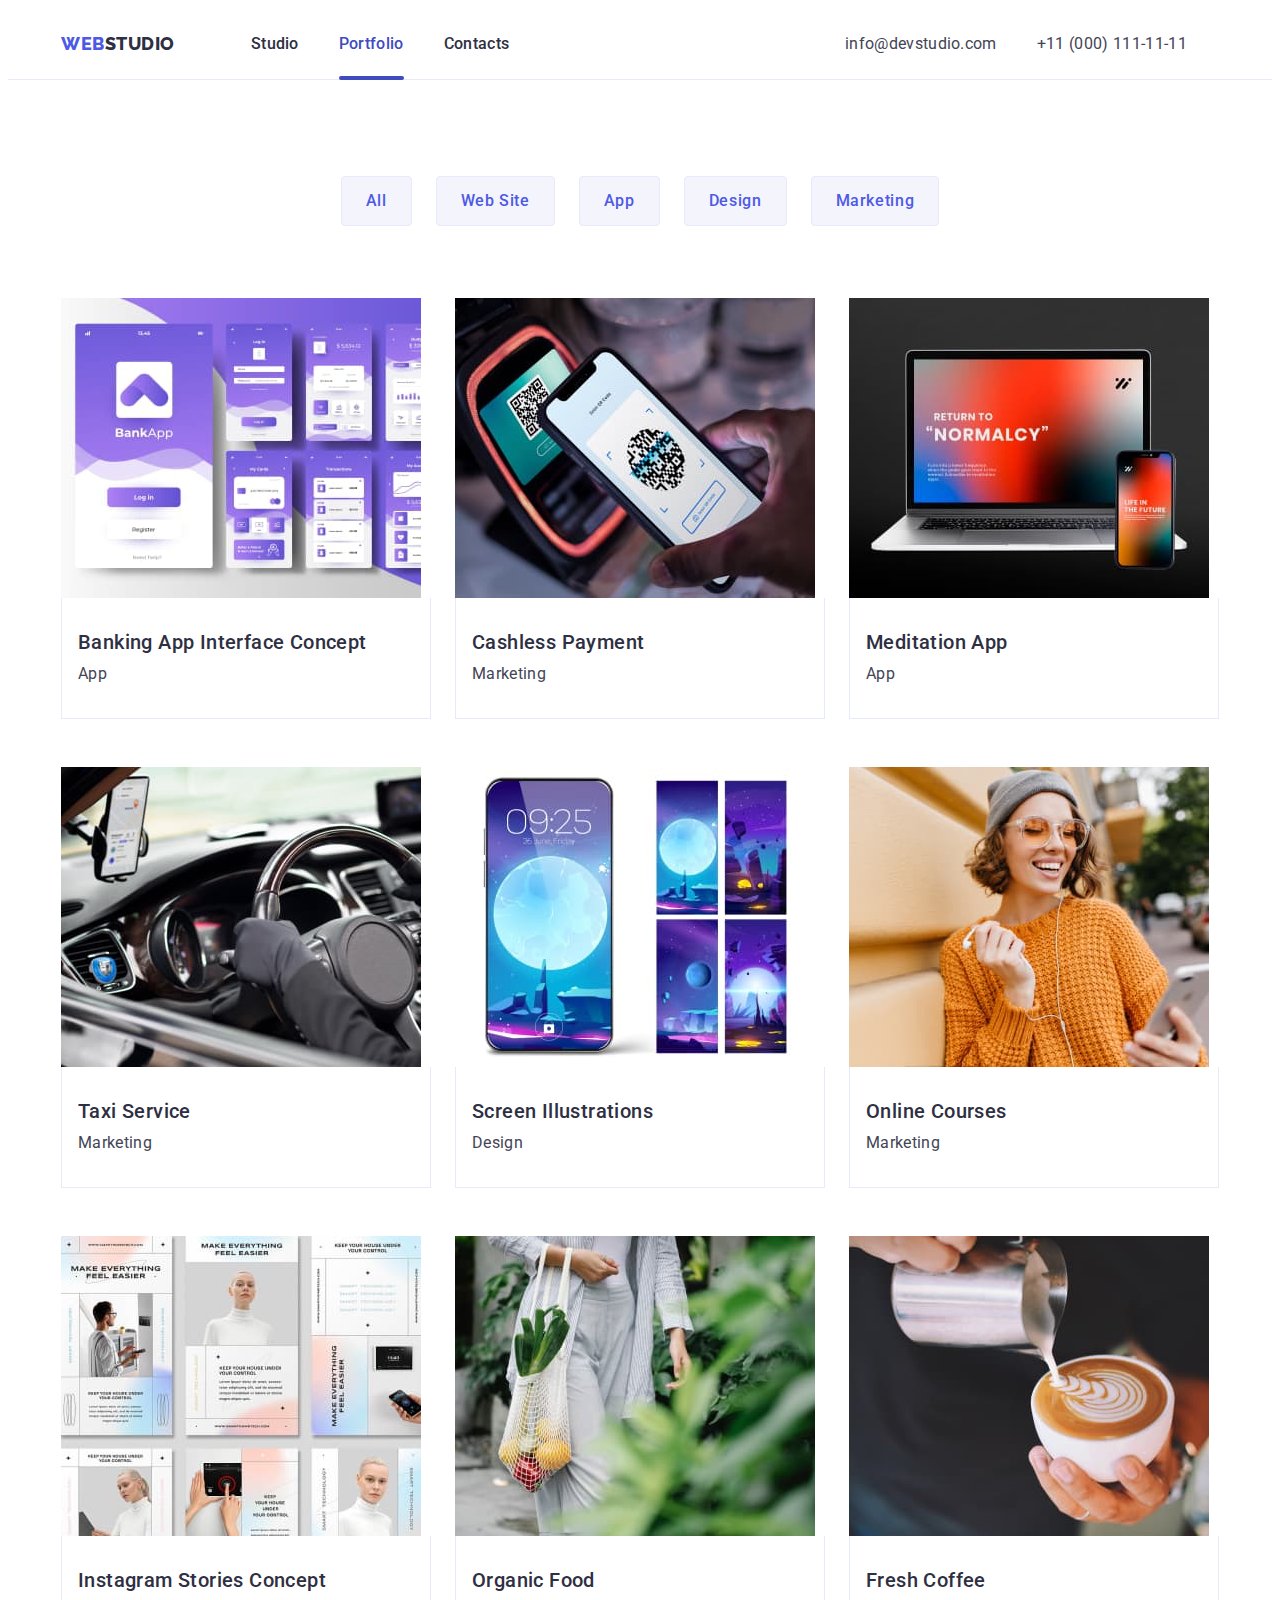
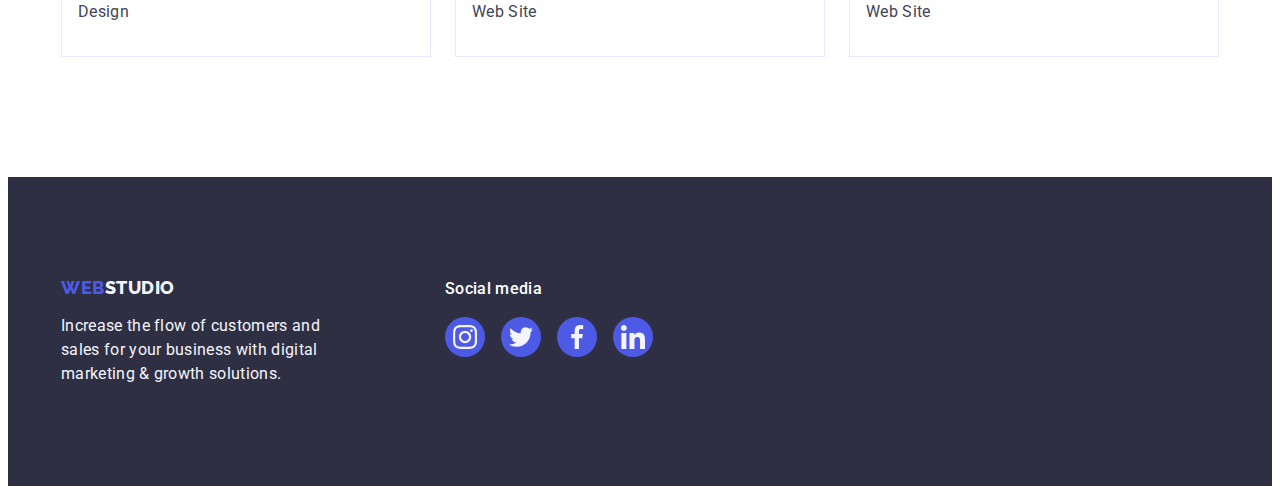
==== portfolio.html @ afae605c "Update class name for menu current page highlight" ====
<!DOCTYPE html>

<html lang="en">

<head>
  <meta charset="UTF-8">
  <meta name="viewport" content="width=device-width, initial-scale=1.0">
  <meta name="description" content="">
  <title>WEBSTUDIO - Portfolio</title>
  <link rel="preconnect" href="https://fonts.googleapis.com">
  <link rel="preconnect" href="https://fonts.gstatic.com" crossorigin>
  <link href="https://fonts.googleapis.com/css2?family=Raleway:wght@800&family=Roboto:wght@400;500;700&display=swap"
    rel="stylesheet">
  <link rel="stylesheet" href="https://cdnjs.cloudflare.com/ajax/libs/modern-normalize/2.0.0/modern-normalize.min.css"
    integrity="sha512-4xo8blKMVCiXpTaLzQSLSw3KFOVPWhm/TRtuPVc4WG6kUgjH6J03IBuG7JZPkcWMxJ5huwaBpOpnwYElP/m6wg=="
    crossorigin="anonymous" referrerpolicy="no-referrer">
  <link rel="stylesheet" href="./css/styles.css">
</head>

<body>
  <!-- HEADER -->
  <header class="page-header">
    <div class="page-header-container container">
      <nav class="page-navigation">
        <a class="logotype link" href="./index.html">
          Web<span class="logotype-right-accent">Studio</span>
        </a>
        <ul class="menu list">
          <li class="menu-item">
            <a id="it" class="menu-item-link link" href="./index.html">Studio</a>
          </li>
          <li class="menu-item">
            <a class="current menu-item-link link" href="./portfolio.html">Portfolio</a>
          </li>
          <li class="menu-item">
            <a class="menu-item-link link" href="">Contacts</a>
          </li>
        </ul>
      </nav>
      <address class="contacts">
        <ul class="contacts-list list">
          <li class="contact-item">
            <a class="contact link" href="mailto:info@devstudio.com">info@devstudio.com</a>
          </li>
          <li class="contact-item">
            <a class="contact-phone-number contact link" href="tel:+110001111111">+11&nbsp;(000)&nbsp;111-11-11</a>
          </li>
        </ul>
      </address>
    </div>
  </header>

  <!-- MAIN -->
  <main>
    <section class="portfolio">
      <div class="container">
        <h1 class="page-title visually-hidden">WebStudio - Portfolio</h1>
        <!-- FILTER SETTINGS BUTTONS -->
        <ul class="filters-list list">
          <li>
            <button class="filter-btn basic-btn" type="button">All</button>
          </li>
          <li>
            <button class="filter-btn basic-btn" type="button">Web Site</button>
          </li>
          <li>
            <button class="filter-btn basic-btn" type="button">App</button>
          </li>
          <li>
            <button class="filter-btn basic-btn" type="button">Design</button>
          </li>
          <li>
            <button class="filter-btn basic-btn" type="button">Marketing</button>
          </li>
        </ul>

        <!-- LIST OF FILTERED REFERENCE PROJECTS -->
        <ul class="projects-list list">
          <li class="project-card">
            <a class="link" href="">
              <img src="./images/portfolio/img-1.jpg" width="360" height="300"
                alt="Picture of banking application interface">
              <div class="project-card-content">
                <h2 class="project-name section-subtitle">Banking App Interface Concept</h2>
                <p class="project-category">App</p>
              </div>
            </a>
          </li>
          <li class="project-card">
            <a class="link" href="">
              <img src="./images/portfolio/img-2.jpg" width="360" height="300" alt="Picture of cashless payment">
              <div class="project-card-content">
                <h2 class="project-name section-subtitle">Cashless Payment</h2>
                <p class="project-category">Marketing</p>
              </div>
            </a>
          </li>
          <li class="project-card">
            <a class="link" href="">
              <img src="./images/portfolio/img-3.jpg" width="360" height="300"
                alt="Picture of crossplatform application">
              <div class="project-card-content">
                <h2 class="project-name section-subtitle">Meditation App</h2>
                <p class="project-category">App</p>
              </div>
            </a>
          </li>
          <li class="project-card">
            <a class="link" href="">
              <img src="./images/portfolio/img-4.jpg" width="360" height="300" alt="Picture of taxi service">
              <div class="project-card-content">
                <h2 class="project-name section-subtitle">Taxi Service</h2>
                <p class="project-category">Marketing</p>
              </div>
            </a>
          </li>
          <li class="project-card">
            <a class="link" href="">
              <img src="./images/portfolio/img-5.jpg" width="360" height="300"
                alt="Picture of screen illustrations for a mobile phone">
              <div class="project-card-content">
                <h2 class="project-name section-subtitle">Screen Illustrations</h2>
                <p class="project-category">Design</p>
              </div>
            </a>
          </li>
          <li class="project-card">
            <a class="link" href="">
              <img src="./images/portfolio/img-6.jpg" width="360" height="300"
                alt="Picture of online courses using mobile phone">
              <div class="project-card-content">
                <h2 class="project-name section-subtitle">Online Courses</h2>
                <p class="project-category">Marketing</p>
              </div>
            </a>
          </li>
          <li class="project-card">
            <a class="link" href="">
              <img src="./images/portfolio/img-7.jpg" width="360" height="300" alt="Picture of instagram stories">
              <div class="project-card-content">
                <h2 class="project-name section-subtitle">Instagram Stories Concept</h2>
                <p class="project-category">Design</p>
              </div>
            </a>
          </li>
          <li class="project-card">
            <a class="link" href="">
              <img src="./images/portfolio/img-8.jpg" width="360" height="300"
                alt="Picture of a person carrying food in a net">
              <div class="project-card-content">
                <h2 class="project-name section-subtitle">Organic Food</h2>
                <p class="project-category">Web Site</p>
              </div>
            </a>
          </li>
          <li class="project-card">
            <a class="link" href="">
              <img src="./images/portfolio/img-9.jpg" width="360" height="300" alt="Picture of coffee preparation">
              <div class="project-card-content">
                <h2 class="project-name section-subtitle">Fresh Coffee</h2>
                <p class="project-category">Web Site</p>
              </div>
            </a>
          </li>
        </ul>
      </div>
    </section>
  </main>

  <!-- FOOTER -->
  <footer class="page-footer">
    <div class="container">
      <div class="footer-logo-and-moto">
        <a class="logotype link" href="./index.html">
          Web<span class="logotype-right-accent">Studio</span>
        </a>
        <p class="footer-moto-text">Increase the flow of customers and sales for your business with digital marketing &
          growth
          solutions.</p>
      </div>
      <div class="footer-social-media">
        <h3 class="footer-social-media-title">Social media</h3>
        <ul class="social-media-contacts-list">
          <a class="social-media-link" href="" target="_blank" rel=”noopener noreferrer”>
            <svg class="social-contact-icon" width="24" height="24" aria-label="Instagram icon">
              <use href="./images/icons.svg#icon-instagram"></use>
            </svg>
          </a>
          <a class="social-media-link" href="" target="_blank" rel=”noopener noreferrer”>
            <svg class="social-contact-icon" width="24" height="24" aria-label="Twitter icon">
              <use href="./images/icons.svg#icon-twitter"></use>
            </svg>
          </a>
          <a class="social-media-link" href="" target="_blank" rel=”noopener noreferrer”>
            <svg class="social-contact-icon" width="24" height="24" aria-label="Facebook icon">
              <use href="./images/icons.svg#icon-facebook"></use>
            </svg>
          </a>
          <a class="social-media-link" href="" target="_blank" rel=”noopener noreferrer”>
            <svg class="social-contact-icon" width="24" height="24" aria-label="LinkedIn icon">
              <use href="./images/icons.svg#icon-linkedin"></use>
            </svg>
          </a>
        </ul>
      </div>
    </div>
  </footer>
</body>

</html>
---- css/styles.css ----
/*=============================================
=            VARIABLES                        =
=============================================*/

:root {
  /*----------  COLORS  ----------*/

  /* IRIS - Primary Brand - on design layout color */
  --brand-color: #4d5ae5;
  /* NAVY BLUE - Dark - on design layout color */
  --menu-item-color: #2e2f42;
  --hero-bg-color: #2e2f42;
  --title-color: #2e2f42;
  /* SLATE - Text - on design layout color */
  --primary-color-black: #434455;
  /* WHITE - White background - on design layout color */
  --secondary-color-white: #ffffff;
  /* CORNFLOWER - Accent - on design layout color */
  --primary-accent-color: #e7e9fc;
  /* CLOUD - Light - on design layout color */
  --secondary-accent-color: #f4f4fd;
  /* LIGHT SLATE - on design layout color */
  --accent-color-grey: #8e8f99;
  /* GREEN - on design layout color */
  --accent-color-green: #31d0aa;
  /* OCEAN - Pressed state - on design layout color */
  --active-element-color: #404bbf;

  /*---------  FONT STYLES  ------*/

  /* families */
  --main-text-family: "Roboto";
  --main-text-default-family: sans-serif;
  --logo-text-family: "Raleway";
  --logo-text-default-family: sans-serif;

  /* sizes */
  --page-title-text-size: 56px;
  --title-text-size: 36px;
  --subtitle-text-size: 20px;
  --logo-text-size: 18px;
  --menu-item-text-size: 16px;
  --btn-text-size: 16px;
  --body-text-size: 16px;

  /* weights */
  --logo-text-weight: 800;
  --title-text-weight: 700;
  --subtitle-text-weight: 500;
  --menu-item-text-weight: 500;
  --btn-text-weight: 500;
  --main-text-weight: 400;

  /*---  TRANSITION PROPERTIES  --*/

  --transition-dur-and-func: 250ms cubic-bezier(0.4, 0, 0.2, 1);
}

/*=============================================
=            COMMON STYLES                    =
=============================================*/

h1,
h2,
h3,
h4,
h5,
h6,
p {
  margin-top: 0;
  margin-bottom: 0;
}

ul {
  margin-top: 0;
  margin-bottom: 0;
  padding-left: 0;
}

button {
  cursor: pointer;
}

img {
  display: block;
}

body {
  font-family: var(--main-text-family), var(--main-text-default-family);
  font-size: var(--body-text-size);
  font-weight: var(--main-text-weight);
  line-height: 1.5;
  letter-spacing: 0.32px;
  color: var(--primary-color-black);
  background-color: var(--secondary-color-white);
}

.list {
  list-style-type: none;
}

.link {
  text-decoration: none;
}

/*=============================================
=            COMPONENTS                       =
=============================================*/

/*--------  CONTAINER  -------*/

.container {
  max-width: 1158px;
  padding-left: 15px;
  padding-right: 15px;
  margin-left: auto;
  margin-right: auto;
}

/*----------  LOGOTYPE  ------*/

.logotype {
  font-family: var(--logo-text-family), var(--logo-text-default-family);
  font-size: var(--logo-text-size);
  font-weight: var(--logo-text-weight);
  line-height: 1.17;
  letter-spacing: 0.54px;
  color: var(--brand-color);
  text-transform: uppercase;
}

.logotype-right-accent {
  color: var(--title-color);
}

/*----------  SECTION  -------*/

.section {
  padding-top: 120px;
  padding-bottom: 120px;
}

.section-title {
  margin-bottom: 72px;
  text-align: center;

  font-size: var(--title-text-size);
  font-weight: var(--title-text-weight);
  line-height: 1.11;
  letter-spacing: 0.72px;
  color: var(--title-color);
  text-transform: capitalize;
}

.section-subtitle {
  font-size: var(--subtitle-text-size);
  font-weight: var(--subtitle-text-weight);
  line-height: 1.2;
  letter-spacing: 0.4px;
  color: var(--title-color);
}

/*----------  BUTTON  --------*/

.basic-btn {
  border: none;
  font-family: inherit;
  font-size: var(--btn-text-size);
  font-weight: var(--btn-text-weight);
  line-height: inherit;
  letter-spacing: 0.64px;
  background-color: var(--brand-color);
  color: var(--secondary-color-white);
}

/*---  SOCIAL - MEDIA LINKS  ---*/

.social-media-contacts-list {
  display: flex;
  justify-content: space-between;
}

.social-media-link {
  display: flex;
  justify-content: center;
  align-items: center;
  width: 40px;
  height: 40px;
  border-radius: 50%;
  background-color: var(--brand-color);
  transition: background-color var(--transition-dur-and-func);
}

.social-contact-icon {
  fill: var(--secondary-accent-color);
}

/*-  VISUALLY HIDDEN PATERN  -*/

.visually-hidden {
  position: absolute;
  width: 1px;
  height: 1px;
  margin: -1px;
  border: 0;
  padding: 0;
  white-space: nowrap;
  clip-path: inset(100%);
  clip: rect(0 0 0 0);
  overflow: hidden;
}

/*=============================================
=            HEADER                           =
=============================================*/

.page-header-container {
  display: flex;
  align-items: center;
}

.page-header .link {
  padding-top: 24px;
  padding-bottom: 24px;
}

/*-----  PAGE NAVIGATION  ----*/

.page-navigation {
  display: flex;
  align-items: center;
  width: 100%;
  max-width: 784px;
}

.page-header .logotype {
  margin-right: 76px;
}

/*----------  MENU  ----------*/

.menu {
  display: flex;
  justify-content: flex-start;
}

.menu-item:not(:last-child) {
  margin-right: 40px;
}

/* 
 * Default styles for menu-item-link and its ::after pseudo class,
 * so later it is necessary to change only color and background-color
 * using CSS cascade.
 */
.menu-item-link {
  position: relative;
  display: block;
  width: max-content;
  font-size: var(--menu-item-text-size);
  font-weight: var(--menu-item-text-weight);
  color: var(--menu-item-color);
  transition: color var(--transition-dur-and-func);
}

.menu-item-link::after {
  display: block;
  position: absolute;
  bottom: 0;
  left: 0;
  margin-top: 20px;
  height: 4px;
  width: 100%;
  border-radius: 2px;
  background-color: transparent;
  content: "";
  transition: background-color var(--transition-dur-and-func);
}

/* 
 * "current" class flags which menu-item-link element 
 * to highlight as a Current Page element,
 * when menu-items is not hovered or focused
 */
.menu .current {
  color: var(--active-element-color);
  transition: color var(--transition-dur-and-func);
}

.menu .current::after {
  background-color: var(--active-element-color);
  transition: background-color var(--transition-dur-and-func);
}

/* 
 * Resets Current Page class styles 
 * when header menu is hovered 
 * (disables effects of "current" flag)
 */
.menu:hover .current {
  color: var(--menu-item-color);
}

.menu:hover .current::after {
  background-color: transparent;
}

/* 
 * Sets hover styles for menu-item-link 
 */
.menu .menu-item-link:hover,
.menu-item .menu-item-link:focus {
  color: var(--active-element-color);
}

.menu-item:hover .menu-item-link::after {
  background-color: var(--active-element-color);
}

/*----------  CONTACTS  ------*/

.contacts-list {
  display: flex;
  justify-content: flex-end;
  align-items: center;
}

.contacts {
  font-style: normal;
}

.contact-item:not(:last-child) {
  margin-right: 40px;
}

.contact {
  color: var(--primary-color-black);
  transition: color var(--transition-dur-and-func);
}

.contact:hover,
.contact:focus {
  color: var(--active-element-color);
}

.contact-phone-number {
  white-space: nowrap;
}

/*--------  HEADER LINE  -----*/

.page-header {
  box-shadow: inset 0px -1px 0px 0px var(--primary-accent-color);
}

/*=============================================
=            FOOTER                           =
=============================================*/

.page-footer {
  padding-top: 100px;
  padding-bottom: 100px;
  background-color: var(--title-color);
}

.page-footer .container {
  display: flex;
  column-gap: 120px;
  flex-wrap: wrap;
}

.page-footer .logotype {
  display: inline-block;
  margin-bottom: 16px;
}

.page-footer .logotype-right-accent {
  color: var(--secondary-accent-color);
}

.footer-moto-text {
  width: 264px;
  color: var(--secondary-accent-color);
}

.footer-social-media {
  width: 208px;
}

.footer-social-media-title {
  margin-bottom: 16px;
  font-size: 16px;
  font-weight: 500;
  line-height: 1.5;
  color: var(--secondary-color-white);
}

.page-footer .social-media-link:hover,
.page-footer .social-media-link:focus {
  background-color: var(--accent-color-green);
}

/*=============================================
=            MAIN CONTENT                     =
=============================================*/

/*----------  HERO  ----------*/

.hero {
  padding-top: 188px;
  padding-bottom: 188px;
  background-color: var(--hero-bg-color);
  background-repeat: no-repeat;
  background-image: linear-gradient(
      rgba(46, 47, 66, 0.7),
      rgba(46, 47, 66, 0.7)
    ),
    url(/images/hero/hero-bg.jpg);
  background-size: cover;
}

.hero .container {
  display: flex;
  flex-direction: column;
  align-items: center;
}

.hero .page-title {
  max-width: 496px;
  margin-bottom: 48px;

  font-size: var(--page-title-text-size);
  font-weight: var(--title-text-weight);
  line-height: 1.07;
  letter-spacing: 1.12px;
  text-align: center;
  color: var(--secondary-color-white);
}

.hero .order-btn {
  padding: 16px 32px;
  min-width: 169px;
  border-radius: 4px;
  box-shadow: 0px 4px 4px 0px rgba(0, 0, 0, 0.15);
  transition: background-color var(--transition-dur-and-func);
}

.hero .order-btn:hover,
.hero .order-btn:focus {
  background-color: var(--active-element-color);
}

/*---------  BENEFITS  -----------*/

.benefits-list {
  display: flex;
  gap: 24px;
}

.benefit-icon {
  display: block;
  margin: 24px auto;
}

.benefits-list-item {
  width: calc((100% - 3 * 24px) / 4);
}

.benefit-name {
  margin-bottom: 8px;
}

/*----------  ABOUT  -------------*/

.about {
  padding-top: 0;
}

.about-list {
  display: flex;
  gap: 24px;
}

.about-list-item {
  width: calc((100% - 48px) / 3);
}

.about .about-img {
  border: 1px solid var(--primary-accent-color);
}

/*----------  TEAM  --------------*/

.team {
  background-color: var(--secondary-accent-color);
}

.team-list {
  display: flex;
  gap: 24px;
}

.team-member-card {
  width: calc((100% - 3 * 24px) / 4);

  border-radius: 0px 0px 4px 4px;
  background-color: var(--secondary-color-white);
  box-shadow: 0px 2px 1px 0px rgba(46, 47, 66, 0.08),
    0px 1px 1px 0px rgba(46, 47, 66, 0.16),
    0px 1px 6px 0px rgba(46, 47, 66, 0.08);
}

.team-member-card-content {
  padding: 32px 16px;
  text-align: center;
}

.team-member-name {
  margin-bottom: 8px;
}

.team-member-position {
  margin-bottom: 8px;
}

.team-member-card .social-media-link:hover,
.team-member-card .social-media-link:focus {
  background-color: var(--active-element-color);
}

/*---------  CLIENTS  ----------*/

.clients-list {
  display: flex;
  justify-content: center;
  column-gap: 24px;
}

.client-link {
  display: flex;
  justify-content: center;
  align-items: center;
  width: 168px;
  height: 88px;
  border: 1px solid var(--accent-color-grey);
  border-radius: 4px;
  outline-offset: 10px;
  transition: border-color var(--transition-dur-and-func);
}

.client-link:hover,
.client-link:focus {
  border-color: var(--active-element-color);
}

.client-icon {
  fill: var(--accent-color-grey);
  transition: fill var(--transition-dur-and-func);
}

.client-link:hover .client-icon,
.client-link:focus .client-icon {
  fill: var(--active-element-color);
}

/*----------  PORTFOLIO  -------*/

.portfolio {
  padding-top: 96px;
  padding-bottom: 120px;
}

.portfolio .filters-list {
  display: flex;
  justify-content: center;
  gap: 24px;
  margin-bottom: 72px;
}

.portfolio .filter-btn {
  padding: 12px 24px;
  border-radius: 4px;
  border: 1px solid var(--primary-accent-color);
  background-color: var(--secondary-accent-color);
  color: var(--brand-color);
  transition: border-color var(--transition-dur-and-func),
    background-color var(--transition-dur-and-func),
    color var(--transition-dur-and-func),
    box-shadow var(--transition-dur-and-func);
}

.portfolio .filter-btn:hover,
.portfolio .filter-btn:focus {
  border-color: transparent;
  background-color: var(--active-element-color);
  color: var(--secondary-color-white);
  box-shadow: 0px 2px 2px 0px rgba(0, 0, 0, 0.12),
    0px 2px 1px 0px rgba(0, 0, 0, 0.08), 0px 3px 1px 0px rgba(0, 0, 0, 0.1);
}

.portfolio .projects-list {
  display: flex;
  flex-wrap: wrap;
  column-gap: 24px;
  row-gap: 48px;
}

.portfolio .project-card {
  width: calc((100% - 2 * 24px) / 3);
}

.portfolio .project-card-content {
  padding: 32px 16px;
  border: 1px solid var(--primary-accent-color);
  border-top: none;
}

.project-name {
  margin-bottom: 8px;
}

.portfolio .project-category {
  color: var(--primary-color-black);
}
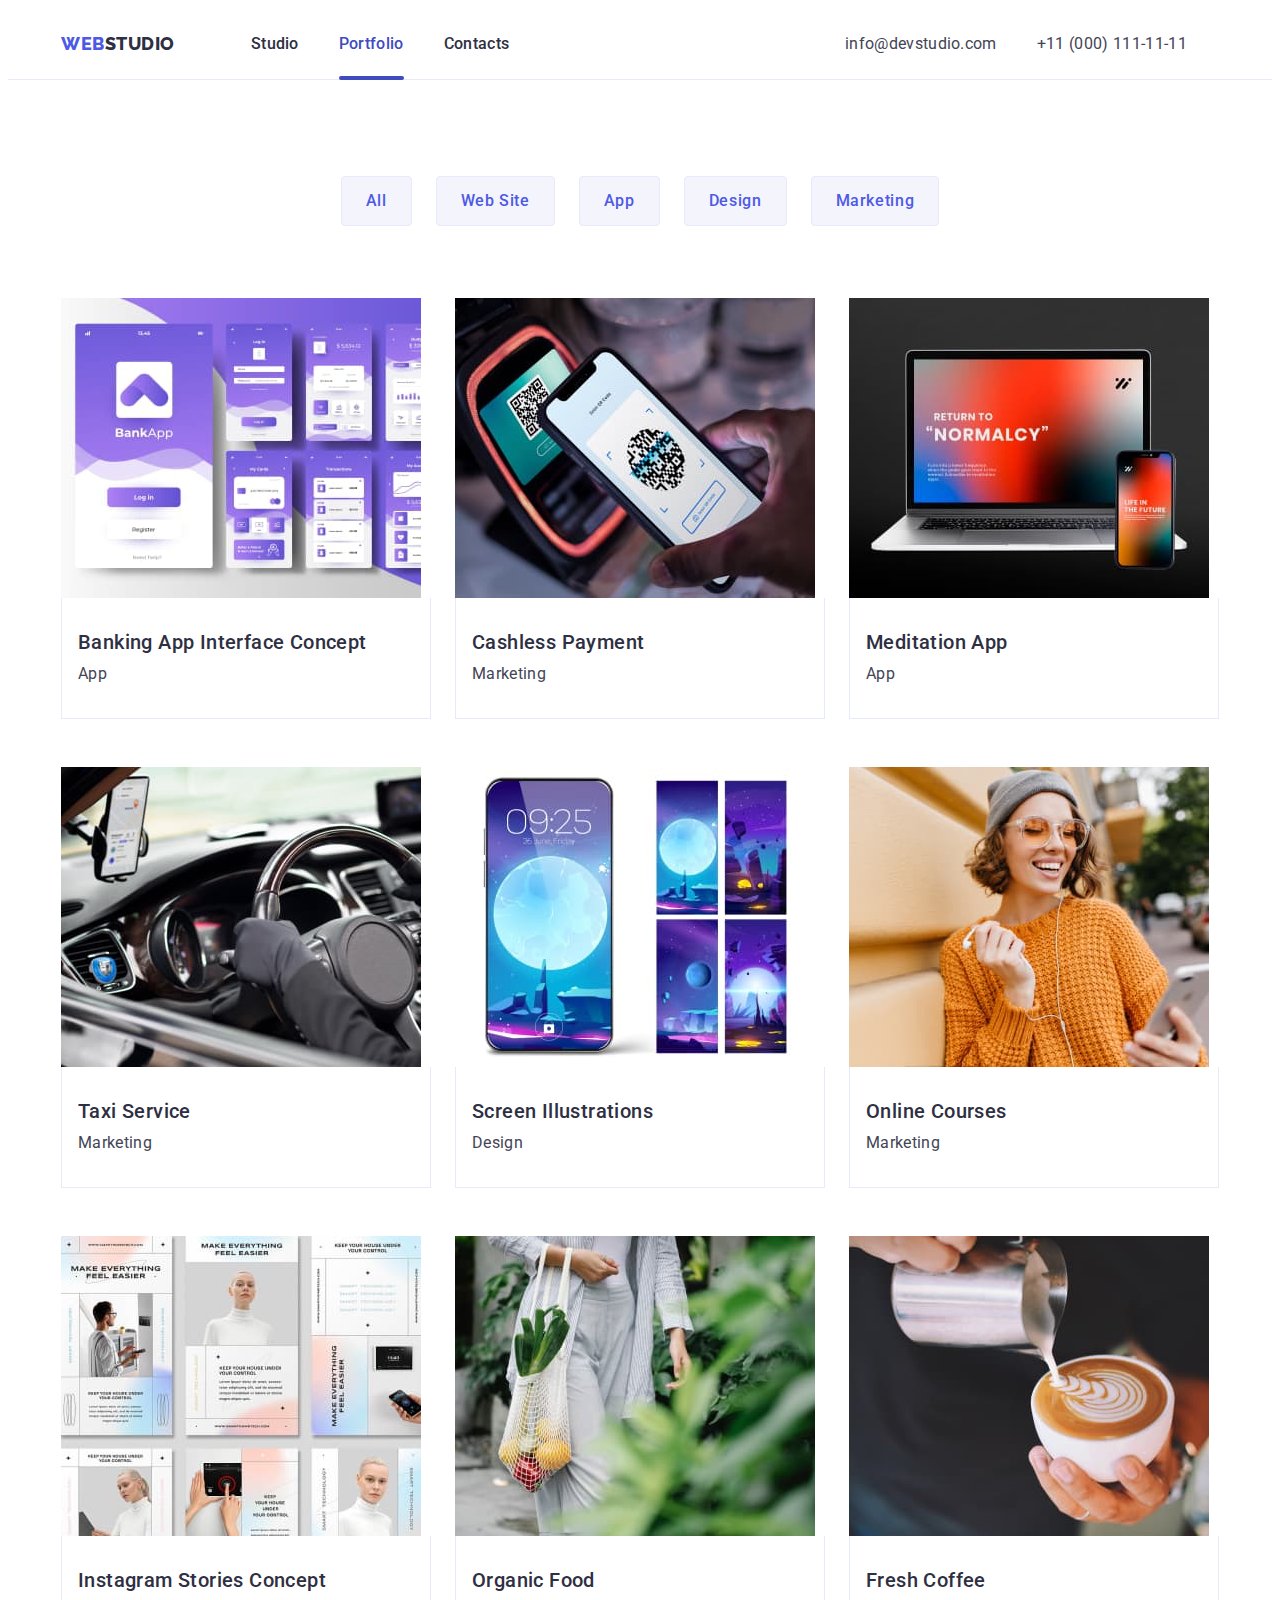
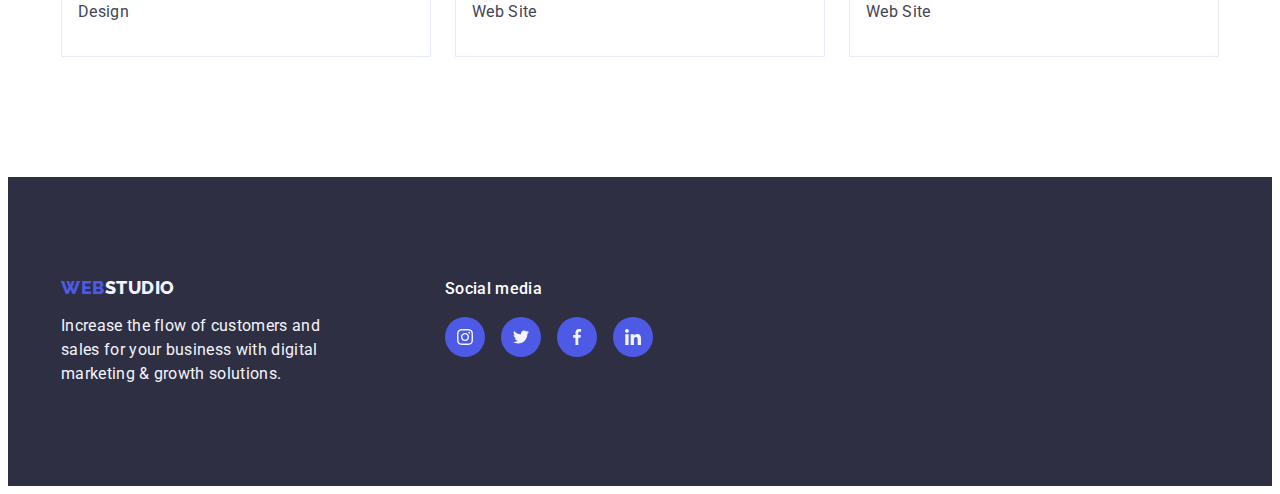
==== commit ee3dd80b: "Fix social-media list markup" ====
--- a/portfolio.html
+++ b/portfolio.html
@@ -77,9 +77,14 @@
         <!-- LIST OF FILTERED REFERENCE PROJECTS -->
         <ul class="projects-list list">
           <li class="project-card">
-            <a class="link" href="">
-              <img src="./images/portfolio/img-1.jpg" width="360" height="300"
-                alt="Picture of banking application interface">
+            <a class="project-card-link link" href="">
+              <div class="project-image-wrapper">
+                <img src="./images/portfolio/img-1.jpg" width="360" height="300"
+                  alt="Picture of banking application interface">
+                <p class="overlay">14 Stylish and User-Friendly App Design Concepts · Task Manager App · Calorie Tracker
+                  App · Exotic Fruit Ecommerce App ·
+                  Cloud Storage App</p>
+              </div>
               <div class="project-card-content">
                 <h2 class="project-name section-subtitle">Banking App Interface Concept</h2>
                 <p class="project-category">App</p>
@@ -87,8 +92,13 @@
             </a>
           </li>
           <li class="project-card">
-            <a class="link" href="">
-              <img src="./images/portfolio/img-2.jpg" width="360" height="300" alt="Picture of cashless payment">
+            <a class="project-card-link link" href="">
+              <div class="project-image-wrapper">
+                <img src="./images/portfolio/img-2.jpg" width="360" height="300" alt="Picture of cashless payment">
+                <p class="overlay">14 Stylish and User-Friendly App Design Concepts · Task Manager App · Calorie Tracker
+                  App · Exotic Fruit Ecommerce App ·
+                  Cloud Storage App</p>
+              </div>
               <div class="project-card-content">
                 <h2 class="project-name section-subtitle">Cashless Payment</h2>
                 <p class="project-category">Marketing</p>
@@ -96,9 +106,14 @@
             </a>
           </li>
           <li class="project-card">
-            <a class="link" href="">
-              <img src="./images/portfolio/img-3.jpg" width="360" height="300"
-                alt="Picture of crossplatform application">
+            <a class="project-card-link link" href="">
+              <div class="project-image-wrapper">
+                <img src="./images/portfolio/img-3.jpg" width="360" height="300"
+                  alt="Picture of crossplatform application">
+                <p class="overlay">14 Stylish and User-Friendly App Design Concepts · Task Manager App · Calorie Tracker
+                  App · Exotic Fruit Ecommerce App ·
+                  Cloud Storage App</p>
+              </div>
               <div class="project-card-content">
                 <h2 class="project-name section-subtitle">Meditation App</h2>
                 <p class="project-category">App</p>
@@ -106,8 +121,13 @@
             </a>
           </li>
           <li class="project-card">
-            <a class="link" href="">
-              <img src="./images/portfolio/img-4.jpg" width="360" height="300" alt="Picture of taxi service">
+            <a class="project-card-link link" href="">
+              <div class="project-image-wrapper">
+                <img src="./images/portfolio/img-4.jpg" width="360" height="300" alt="Picture of taxi service">
+                <p class="overlay">14 Stylish and User-Friendly App Design Concepts · Task Manager App · Calorie Tracker
+                  App · Exotic Fruit Ecommerce App ·
+                  Cloud Storage App</p>
+              </div>
               <div class="project-card-content">
                 <h2 class="project-name section-subtitle">Taxi Service</h2>
                 <p class="project-category">Marketing</p>
@@ -115,9 +135,14 @@
             </a>
           </li>
           <li class="project-card">
-            <a class="link" href="">
-              <img src="./images/portfolio/img-5.jpg" width="360" height="300"
-                alt="Picture of screen illustrations for a mobile phone">
+            <a class="project-card-link link" href="">
+              <div class="project-image-wrapper">
+                <img src="./images/portfolio/img-5.jpg" width="360" height="300"
+                  alt="Picture of screen illustrations for a mobile phone">
+                <p class="overlay">14 Stylish and User-Friendly App Design Concepts · Task Manager App · Calorie Tracker
+                  App · Exotic Fruit Ecommerce App ·
+                  Cloud Storage App</p>
+              </div>
               <div class="project-card-content">
                 <h2 class="project-name section-subtitle">Screen Illustrations</h2>
                 <p class="project-category">Design</p>
@@ -125,9 +150,14 @@
             </a>
           </li>
           <li class="project-card">
-            <a class="link" href="">
-              <img src="./images/portfolio/img-6.jpg" width="360" height="300"
-                alt="Picture of online courses using mobile phone">
+            <a class="project-card-link link" href="">
+              <div class="project-image-wrapper">
+                <img src="./images/portfolio/img-6.jpg" width="360" height="300"
+                  alt="Picture of online courses using mobile phone">
+                <p class="overlay">14 Stylish and User-Friendly App Design Concepts · Task Manager App · Calorie Tracker
+                  App · Exotic Fruit Ecommerce App ·
+                  Cloud Storage App</p>
+              </div>
               <div class="project-card-content">
                 <h2 class="project-name section-subtitle">Online Courses</h2>
                 <p class="project-category">Marketing</p>
@@ -135,8 +165,13 @@
             </a>
           </li>
           <li class="project-card">
-            <a class="link" href="">
-              <img src="./images/portfolio/img-7.jpg" width="360" height="300" alt="Picture of instagram stories">
+            <a class="project-card-link link" href="">
+              <div class="project-image-wrapper">
+                <img src="./images/portfolio/img-7.jpg" width="360" height="300" alt="Picture of instagram stories">
+                <p class="overlay">14 Stylish and User-Friendly App Design Concepts · Task Manager App · Calorie Tracker
+                  App · Exotic Fruit Ecommerce App ·
+                  Cloud Storage App</p>
+              </div>
               <div class="project-card-content">
                 <h2 class="project-name section-subtitle">Instagram Stories Concept</h2>
                 <p class="project-category">Design</p>
@@ -144,9 +179,14 @@
             </a>
           </li>
           <li class="project-card">
-            <a class="link" href="">
-              <img src="./images/portfolio/img-8.jpg" width="360" height="300"
-                alt="Picture of a person carrying food in a net">
+            <a class="project-card-link link" href="">
+              <div class="project-image-wrapper">
+                <img src="./images/portfolio/img-8.jpg" width="360" height="300"
+                  alt="Picture of a person carrying food in a net">
+                <p class="overlay">14 Stylish and User-Friendly App Design Concepts · Task Manager App · Calorie Tracker
+                  App · Exotic Fruit Ecommerce App ·
+                  Cloud Storage App</p>
+              </div>
               <div class="project-card-content">
                 <h2 class="project-name section-subtitle">Organic Food</h2>
                 <p class="project-category">Web Site</p>
@@ -154,8 +194,13 @@
             </a>
           </li>
           <li class="project-card">
-            <a class="link" href="">
-              <img src="./images/portfolio/img-9.jpg" width="360" height="300" alt="Picture of coffee preparation">
+            <a class="project-card-link link" href="">
+              <div class="project-image-wrapper">
+                <img src="./images/portfolio/img-9.jpg" width="360" height="300" alt="Picture of coffee preparation">
+                <p class="overlay">14 Stylish and User-Friendly App Design Concepts · Task Manager App · Calorie Tracker
+                  App · Exotic Fruit Ecommerce App ·
+                  Cloud Storage App</p>
+              </div>
               <div class="project-card-content">
                 <h2 class="project-name section-subtitle">Fresh Coffee</h2>
                 <p class="project-category">Web Site</p>
@@ -180,27 +225,35 @@
       </div>
       <div class="footer-social-media">
         <h3 class="footer-social-media-title">Social media</h3>
-        <ul class="social-media-contacts-list">
-          <a class="social-media-link" href="" target="_blank" rel=”noopener noreferrer”>
-            <svg class="social-contact-icon" width="24" height="24" aria-label="Instagram icon">
-              <use href="./images/icons.svg#icon-instagram"></use>
-            </svg>
-          </a>
-          <a class="social-media-link" href="" target="_blank" rel=”noopener noreferrer”>
-            <svg class="social-contact-icon" width="24" height="24" aria-label="Twitter icon">
-              <use href="./images/icons.svg#icon-twitter"></use>
-            </svg>
-          </a>
-          <a class="social-media-link" href="" target="_blank" rel=”noopener noreferrer”>
-            <svg class="social-contact-icon" width="24" height="24" aria-label="Facebook icon">
-              <use href="./images/icons.svg#icon-facebook"></use>
-            </svg>
-          </a>
-          <a class="social-media-link" href="" target="_blank" rel=”noopener noreferrer”>
-            <svg class="social-contact-icon" width="24" height="24" aria-label="LinkedIn icon">
-              <use href="./images/icons.svg#icon-linkedin"></use>
-            </svg>
-          </a>
+        <ul class="social-media-contacts-list list">
+          <li>
+            <a class="social-media-link" href="" target="_blank" rel=”noopener noreferrer”>
+              <svg class="social-contact-icon" width="16" height="16" aria-label="Instagram icon">
+                <use href="./images/icons.svg#icon-instagram"></use>
+              </svg>
+            </a>
+          </li>
+          <li>
+            <a class="social-media-link" href="" target="_blank" rel=”noopener noreferrer”>
+              <svg class="social-contact-icon" width="16" height="16" aria-label="Twitter icon">
+                <use href="./images/icons.svg#icon-twitter"></use>
+              </svg>
+            </a>
+          </li>
+          <li>
+            <a class="social-media-link" href="" target="_blank" rel=”noopener noreferrer”>
+              <svg class="social-contact-icon" width="16" height="16" aria-label="Facebook icon">
+                <use href="./images/icons.svg#icon-facebook"></use>
+              </svg>
+            </a>
+          </li>
+          <li>
+            <a class="social-media-link" href="" target="_blank" rel=”noopener noreferrer”>
+              <svg class="social-contact-icon" width="16" height="16" aria-label="LinkedIn icon">
+                <use href="./images/icons.svg#icon-linkedin"></use>
+              </svg>
+            </a>
+          </li>
         </ul>
       </div>
     </div>
--- a/css/styles.css
+++ b/css/styles.css
@@ -11,6 +11,7 @@
   --menu-item-color: #2e2f42;
   --hero-bg-color: #2e2f42;
   --title-color: #2e2f42;
+  --modal-window-interactive-element-color: #2e2f42;
   /* SLATE - Text - on design layout color */
   --primary-color-black: #434455;
   /* WHITE - White background - on design layout color */
@@ -25,6 +26,8 @@
   --accent-color-green: #31d0aa;
   /* OCEAN - Pressed state - on design layout color */
   --active-element-color: #404bbf;
+  /* Modal window */
+  --modal-window-bg: #fcfcfc;
 
   /*---------  FONT STYLES  ------*/
 
@@ -53,7 +56,8 @@
 
   /*---  TRANSITION PROPERTIES  --*/
 
-  --transition-dur-and-func: 250ms cubic-bezier(0.4, 0, 0.2, 1);
+  --transition-duration: 250ms;
+  --transition-function: cubic-bezier(0.4, 0, 0.2, 1);
 }
 
 /*=============================================
@@ -188,7 +192,8 @@
   height: 40px;
   border-radius: 50%;
   background-color: var(--brand-color);
-  transition: background-color var(--transition-dur-and-func);
+  transition: background-color var(--transition-duration)
+    var(--transition-function);
 }
 
 .social-contact-icon {
@@ -248,11 +253,6 @@
   margin-right: 40px;
 }
 
-/* 
- * Default styles for menu-item-link and its ::after pseudo class,
- * so later it is necessary to change only color and background-color
- * using CSS cascade.
- */
 .menu-item-link {
   position: relative;
   display: block;
@@ -260,7 +260,7 @@
   font-size: var(--menu-item-text-size);
   font-weight: var(--menu-item-text-weight);
   color: var(--menu-item-color);
-  transition: color var(--transition-dur-and-func);
+  transition: color var(--transition-duration) var(--transition-function);
 }
 
 .menu-item-link::after {
@@ -274,49 +274,26 @@
   border-radius: 2px;
   background-color: transparent;
   content: "";
-  transition: background-color var(--transition-dur-and-func);
-}
-
-/* 
- * "current" class flags which menu-item-link element 
- * to highlight as a Current Page element,
- * when menu-items is not hovered or focused
- */
+  transition: background-color var(--transition-duration)
+    var(--transition-function);
+}
+
 .menu .current {
   color: var(--active-element-color);
-  transition: color var(--transition-dur-and-func);
+  transition: color var(--transition-duration) var(--transition-function);
 }
 
 .menu .current::after {
   background-color: var(--active-element-color);
-  transition: background-color var(--transition-dur-and-func);
-}
-
-/* 
- * Resets Current Page class styles 
- * when header menu is hovered 
- * (disables effects of "current" flag)
- */
-.menu:hover .current {
-  color: var(--menu-item-color);
-}
-
-.menu:hover .current::after {
-  background-color: transparent;
-}
-
-/* 
- * Sets hover styles for menu-item-link 
- */
+  transition: background-color var(--transition-duration)
+    var(--transition-function);
+}
+
 .menu .menu-item-link:hover,
 .menu-item .menu-item-link:focus {
   color: var(--active-element-color);
 }
 
-.menu-item:hover .menu-item-link::after {
-  background-color: var(--active-element-color);
-}
-
 /*----------  CONTACTS  ------*/
 
 .contacts-list {
@@ -335,7 +312,7 @@
 
 .contact {
   color: var(--primary-color-black);
-  transition: color var(--transition-dur-and-func);
+  transition: color var(--transition-duration) var(--transition-function);
 }
 
 .contact:hover,
@@ -401,7 +378,7 @@
 }
 
 /*=============================================
-=            MAIN CONTENT                     =
+=            MAIN PAGE CONTENT                =
 =============================================*/
 
 /*----------  HERO  ----------*/
@@ -442,7 +419,8 @@
   min-width: 169px;
   border-radius: 4px;
   box-shadow: 0px 4px 4px 0px rgba(0, 0, 0, 0.15);
-  transition: background-color var(--transition-dur-and-func);
+  transition: background-color var(--transition-duration)
+    var(--transition-function);
 }
 
 .hero .order-btn:hover,
@@ -545,7 +523,7 @@
   border: 1px solid var(--accent-color-grey);
   border-radius: 4px;
   outline-offset: 10px;
-  transition: border-color var(--transition-dur-and-func);
+  transition: border-color var(--transition-duration) var(--transition-function);
 }
 
 .client-link:hover,
@@ -555,7 +533,7 @@
 
 .client-icon {
   fill: var(--accent-color-grey);
-  transition: fill var(--transition-dur-and-func);
+  transition: fill var(--transition-duration) var(--transition-function);
 }
 
 .client-link:hover .client-icon,
@@ -563,6 +541,10 @@
   fill: var(--active-element-color);
 }
 
+/*=============================================
+=            PORTFOLIO PAGE CONTENT           =
+=============================================*/
+
 /*----------  PORTFOLIO  -------*/
 
 .portfolio {
@@ -570,27 +552,29 @@
   padding-bottom: 120px;
 }
 
-.portfolio .filters-list {
+/*----------  FILTER  ----------*/
+
+.filters-list {
   display: flex;
   justify-content: center;
   gap: 24px;
   margin-bottom: 72px;
 }
 
-.portfolio .filter-btn {
+.filter-btn {
   padding: 12px 24px;
   border-radius: 4px;
   border: 1px solid var(--primary-accent-color);
   background-color: var(--secondary-accent-color);
   color: var(--brand-color);
-  transition: border-color var(--transition-dur-and-func),
-    background-color var(--transition-dur-and-func),
-    color var(--transition-dur-and-func),
-    box-shadow var(--transition-dur-and-func);
-}
-
-.portfolio .filter-btn:hover,
-.portfolio .filter-btn:focus {
+  transition: border-color var(--transition-duration) var(--transition-function),
+    background-color var(--transition-duration) var(--transition-function),
+    color var(--transition-duration) var(--transition-function),
+    box-shadow var(--transition-duration) var(--transition-function);
+}
+
+.filter-btn:hover,
+.filter-btn:focus {
   border-color: transparent;
   background-color: var(--active-element-color);
   color: var(--secondary-color-white);
@@ -598,18 +582,20 @@
     0px 2px 1px 0px rgba(0, 0, 0, 0.08), 0px 3px 1px 0px rgba(0, 0, 0, 0.1);
 }
 
-.portfolio .projects-list {
+/*--------  PROJECT CARDS  ------*/
+
+.projects-list {
   display: flex;
   flex-wrap: wrap;
   column-gap: 24px;
   row-gap: 48px;
 }
 
-.portfolio .project-card {
+.project-card {
   width: calc((100% - 2 * 24px) / 3);
 }
 
-.portfolio .project-card-content {
+.project-card-content {
   padding: 32px 16px;
   border: 1px solid var(--primary-accent-color);
   border-top: none;
@@ -619,6 +605,96 @@
   margin-bottom: 8px;
 }
 
-.portfolio .project-category {
+.project-category {
   color: var(--primary-color-black);
 }
+
+/*-------  CARD OVERLAY  -------*/
+
+.project-image-wrapper {
+  position: relative;
+  overflow: hidden;
+}
+
+.overlay {
+  position: absolute;
+  top: 0;
+  left: 0;
+  width: 100%;
+  height: 100%;
+  transform: translateY(100%);
+  padding: 32px 40px;
+  color: var(--secondary-accent-color);
+  background-color: var(--brand-color);
+  transition: transform var(--transition-duration) var(--transition-function);
+}
+
+.project-card-link:hover .overlay,
+.project-card-link:focus .overlay {
+  transform: translateY(0%);
+}
+
+/*---------  BACKDROP  ---------*/
+
+.backdrop {
+  position: fixed;
+  top: 0;
+  left: 0;
+  z-index: 999;
+  width: 100%;
+  height: 100%;
+  background-color: rgba(0, 0, 0, 0.5);
+  transition: opacity var(--transition-duration) var(--transition-function),
+    visibility var(--transition-duration) var(--transition-function);
+}
+
+.is-hidden {
+  opacity: 0;
+  visibility: hidden;
+  pointer-events: none;
+}
+
+/*-------  MODAL WINDOW  -------*/
+
+.modal {
+  position: absolute;
+  top: 80px;
+  left: 50%;
+  transform: translateX(-50%);
+  margin: 0 auto;
+  width: 408px;
+  height: 584px;
+
+  border-radius: 4px;
+  background-color: var(--modal-window-bg);
+  box-shadow: 0px 2px 1px 0px rgba(0, 0, 0, 0.2),
+    0px 1px 3px 0px rgba(0, 0, 0, 0.12), 0px 1px 1px 0px rgba(0, 0, 0, 0.14);
+}
+
+.close-btn {
+  position: absolute;
+  top: 24px;
+  right: 24px;
+  width: 24px;
+  height: 24px;
+  padding: 0;
+  line-height: 0;
+  border: 1px solid rgba(0, 0, 0, 0.1);
+  border-radius: 50%;
+  background-color: var(--primary-accent-color);
+  transition: border-color var(--transition-duration) var(--transition-function),
+    background-color var(--transition-duration) var(--transition-function);
+}
+
+.close-btn:active {
+  border-color: transparent;
+  background-color: var(--active-element-color);
+}
+
+.close-btn-icon {
+  position: absolute;
+  top: 50%;
+  left: 50%;
+  transform: translate(-50%, -50%);
+  fill: var(--modal-window-interactive-element-color);
+}
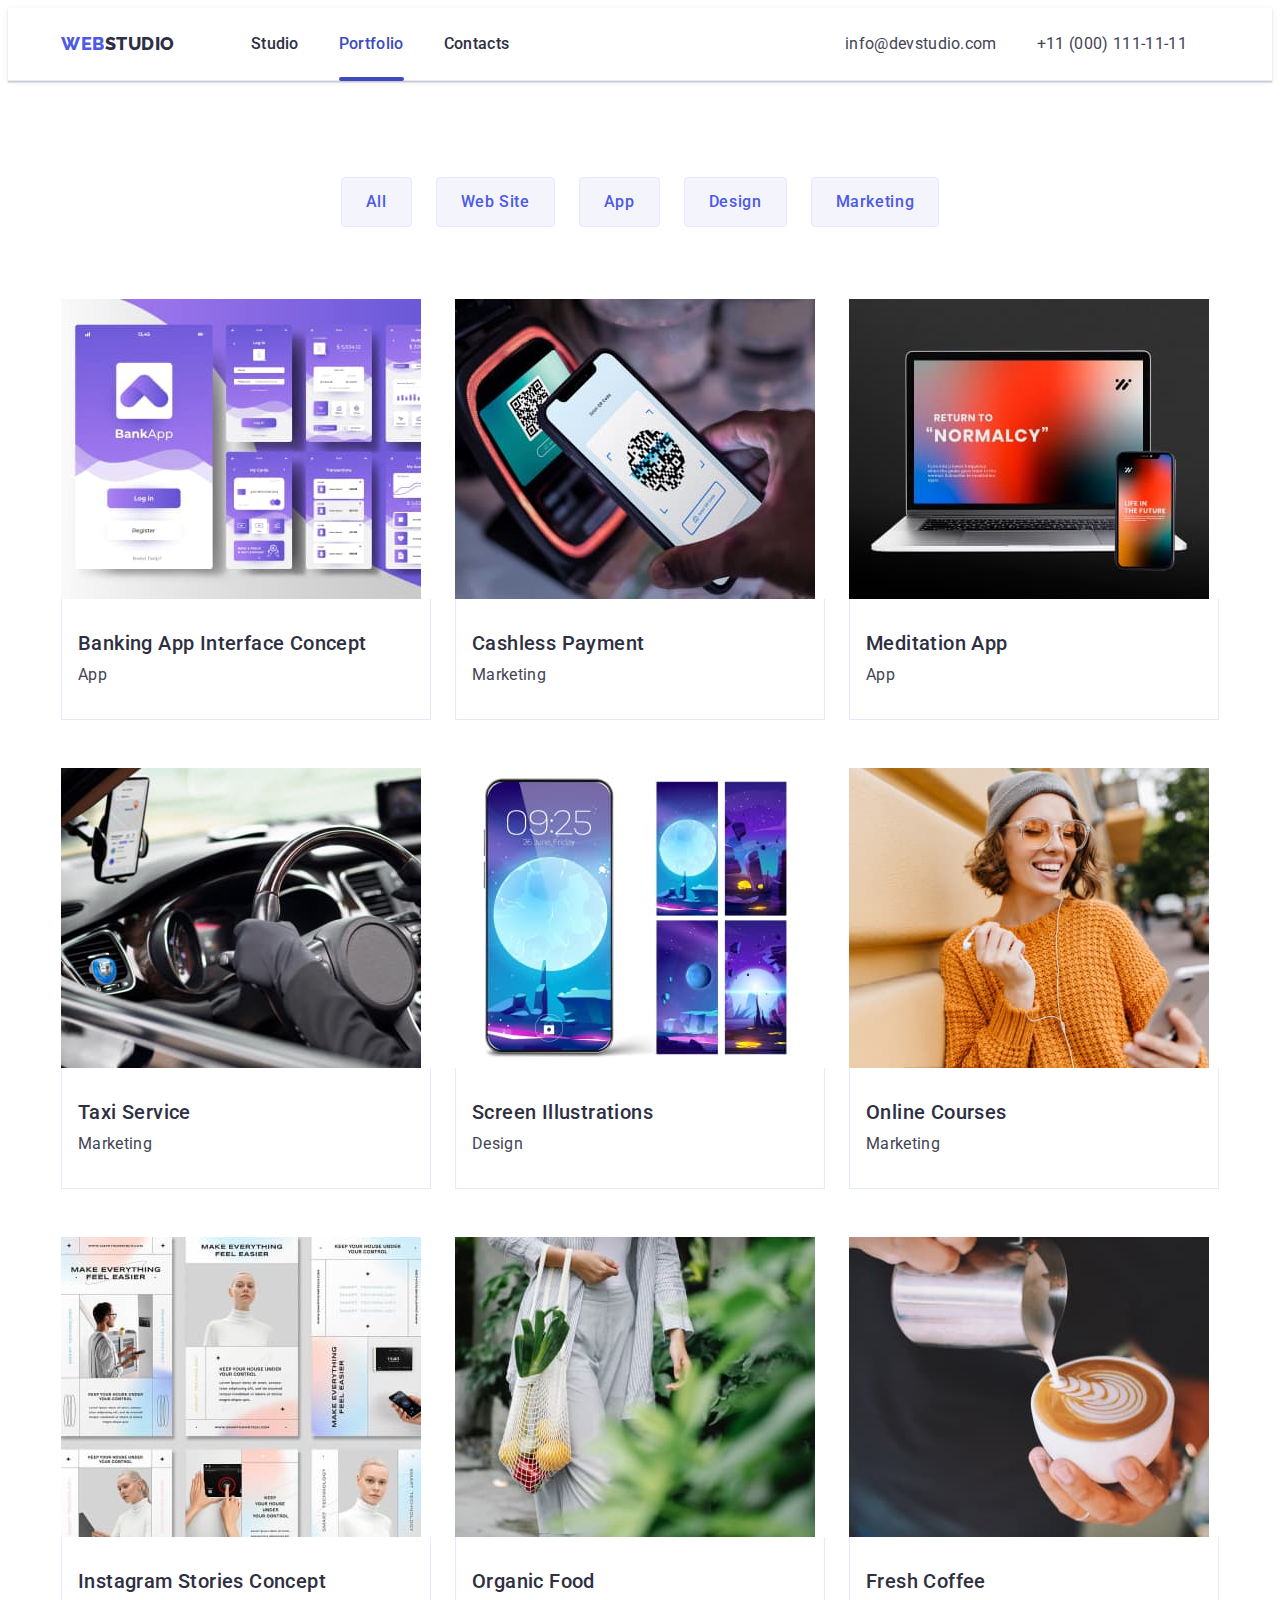
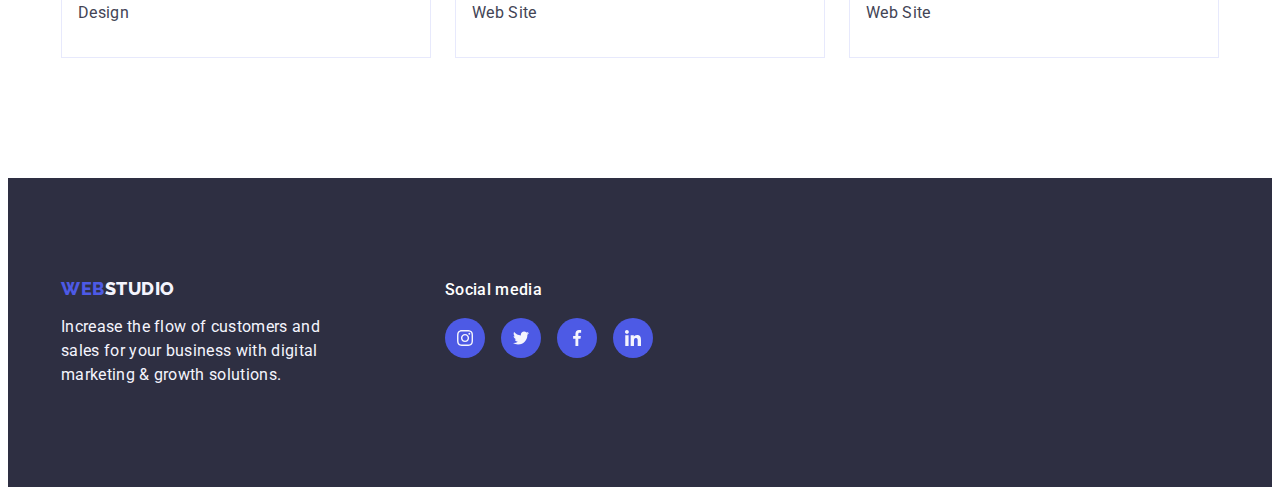
==== commit a9a4a35d: "Fix header for autocheck" ====
--- a/portfolio.html
+++ b/portfolio.html
@@ -43,7 +43,7 @@
             <a class="contact link" href="mailto:info@devstudio.com">info@devstudio.com</a>
           </li>
           <li class="contact-item">
-            <a class="contact-phone-number contact link" href="tel:+110001111111">+11&nbsp;(000)&nbsp;111-11-11</a>
+            <a class="contact link" href="tel:+110001111111">+11&nbsp;(000)&nbsp;111-11-11</a>
           </li>
         </ul>
       </address>
@@ -227,28 +227,28 @@
         <h3 class="footer-social-media-title">Social media</h3>
         <ul class="social-media-contacts-list list">
           <li>
-            <a class="social-media-link" href="" target="_blank" rel=”noopener noreferrer”>
+            <a class="social-media-link" href="" target="_blank" rel="noopener noreferrer">
               <svg class="social-contact-icon" width="16" height="16" aria-label="Instagram icon">
                 <use href="./images/icons.svg#icon-instagram"></use>
               </svg>
             </a>
           </li>
           <li>
-            <a class="social-media-link" href="" target="_blank" rel=”noopener noreferrer”>
+            <a class="social-media-link" href="" target="_blank" rel="noopener noreferrer">
               <svg class="social-contact-icon" width="16" height="16" aria-label="Twitter icon">
                 <use href="./images/icons.svg#icon-twitter"></use>
               </svg>
             </a>
           </li>
           <li>
-            <a class="social-media-link" href="" target="_blank" rel=”noopener noreferrer”>
+            <a class="social-media-link" href="" target="_blank" rel="noopener noreferrer">
               <svg class="social-contact-icon" width="16" height="16" aria-label="Facebook icon">
                 <use href="./images/icons.svg#icon-facebook"></use>
               </svg>
             </a>
           </li>
           <li>
-            <a class="social-media-link" href="" target="_blank" rel=”noopener noreferrer”>
+            <a class="social-media-link" href="" target="_blank" rel="noopener noreferrer">
               <svg class="social-contact-icon" width="16" height="16" aria-label="LinkedIn icon">
                 <use href="./images/icons.svg#icon-linkedin"></use>
               </svg>
--- a/css/styles.css
+++ b/css/styles.css
@@ -219,6 +219,21 @@
 =            HEADER                           =
 =============================================*/
 
+/* .page-header {
+  box-shadow: inset 0px -1px 0px 0px var(--primary-accent-color);
+} */
+
+.page-header {
+  box-shadow: 0px 2px 1px rgba(46, 47, 66, 0.08),
+    0px 1px 1px rgba(46, 47, 66, 0.16), 0px 1px 6px rgba(46, 47, 66, 0.08);
+}
+
+.page-header::after {
+  display: block;
+  border-bottom: 1px solid var(--primary-accent-color);
+  content: "";
+}
+
 .page-header-container {
   display: flex;
   align-items: center;
@@ -266,7 +281,7 @@
 .menu-item-link::after {
   display: block;
   position: absolute;
-  bottom: 0;
+  bottom: -1px;
   left: 0;
   margin-top: 20px;
   height: 4px;
@@ -313,21 +328,12 @@
 .contact {
   color: var(--primary-color-black);
   transition: color var(--transition-duration) var(--transition-function);
+  white-space: nowrap;
 }
 
 .contact:hover,
 .contact:focus {
   color: var(--active-element-color);
-}
-
-.contact-phone-number {
-  white-space: nowrap;
-}
-
-/*--------  HEADER LINE  -----*/
-
-.page-header {
-  box-shadow: inset 0px -1px 0px 0px var(--primary-accent-color);
 }
 
 /*=============================================
@@ -392,7 +398,7 @@
       rgba(46, 47, 66, 0.7),
       rgba(46, 47, 66, 0.7)
     ),
-    url(/images/hero/hero-bg.jpg);
+    url("../images/hero/hero-bg.jpg");
   background-size: cover;
 }
 
@@ -593,6 +599,12 @@
 
 .project-card {
   width: calc((100% - 2 * 24px) / 3);
+}
+
+.project-card:hover {
+  box-shadow: 0px 2px 1px 0px rgba(46, 47, 66, 0.08),
+    0px 1px 1px 0px rgba(46, 47, 66, 0.16),
+    0px 1px 6px 0px rgba(46, 47, 66, 0.08);
 }
 
 .project-card-content {
@@ -658,9 +670,9 @@
 
 .modal {
   position: absolute;
-  top: 80px;
+  top: 50%;
   left: 50%;
-  transform: translateX(-50%);
+  transform: translate(-50%, -50%);
   margin: 0 auto;
   width: 408px;
   height: 584px;
@@ -686,7 +698,8 @@
     background-color var(--transition-duration) var(--transition-function);
 }
 
-.close-btn:active {
+.close-btn:hover,
+.close-btn:focus {
   border-color: transparent;
   background-color: var(--active-element-color);
 }
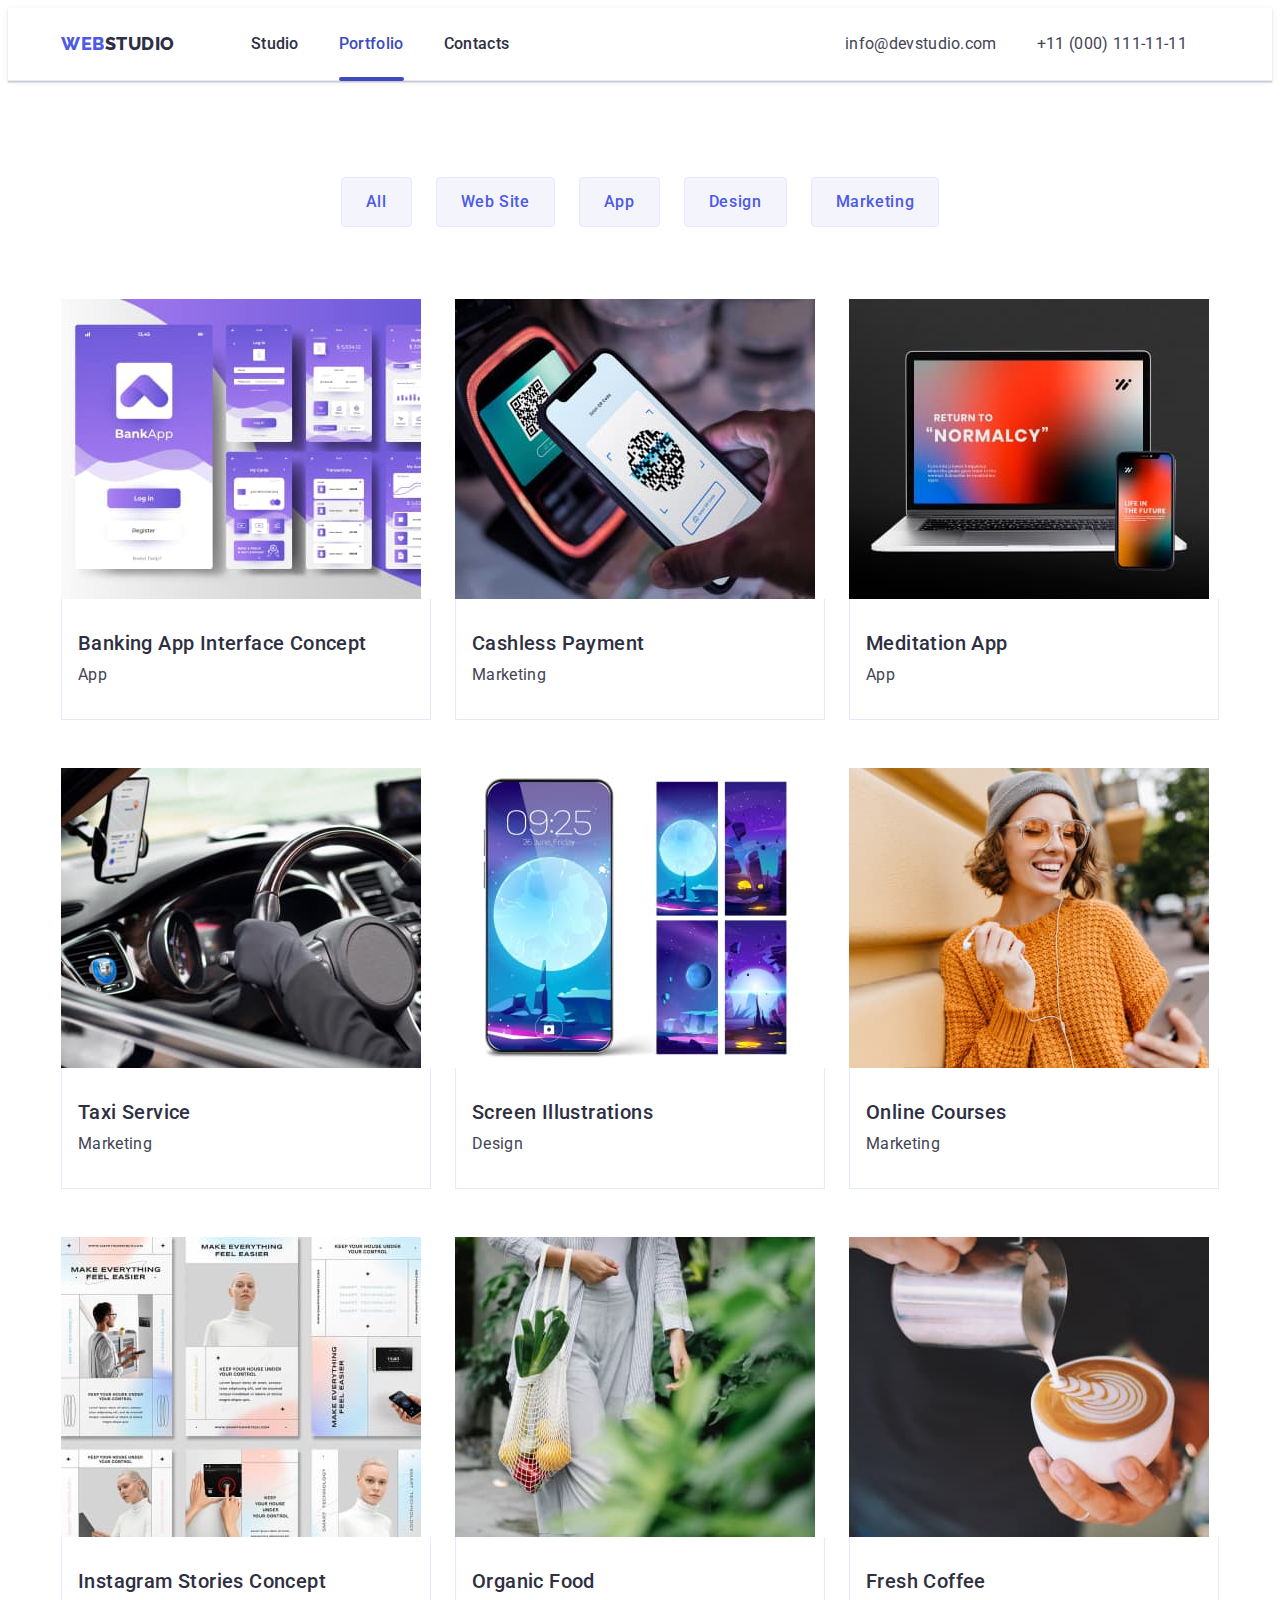
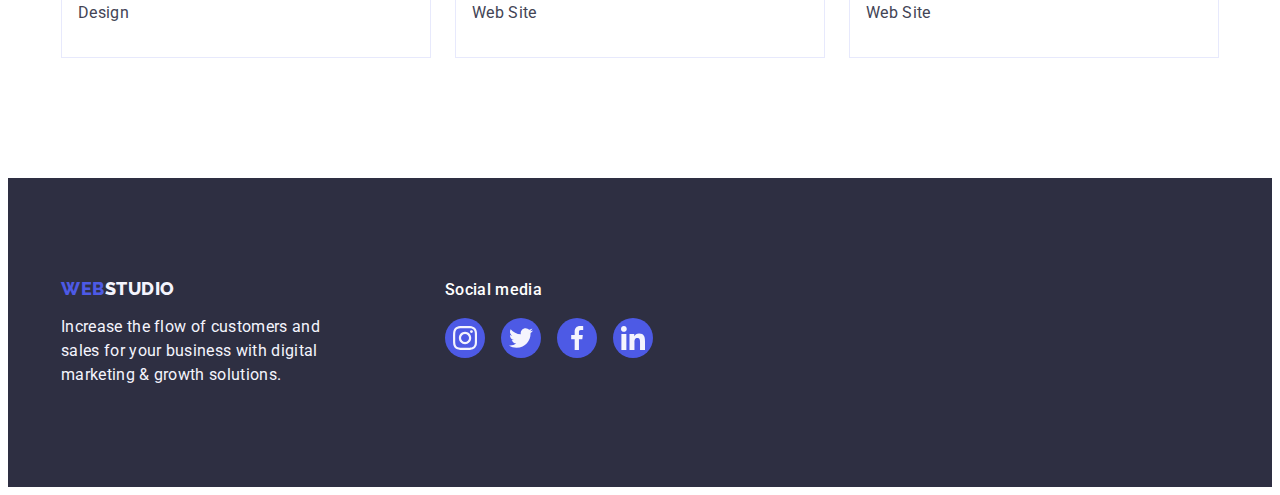
==== commit 7ad39dd1: "Fix Footer for autocheck" ====
--- a/portfolio.html
+++ b/portfolio.html
@@ -226,30 +226,30 @@
       <div class="footer-social-media">
         <h3 class="footer-social-media-title">Social media</h3>
         <ul class="social-media-contacts-list list">
-          <li>
-            <a class="social-media-link" href="" target="_blank" rel="noopener noreferrer">
-              <svg class="social-contact-icon" width="16" height="16" aria-label="Instagram icon">
+          <li class="social-media-contact-item">
+            <a class="social-media-link" href="" target="_blank" rel="noopener noreferrer">
+              <svg class="social-contact-icon" width="24" height="24" aria-label="Instagram icon">
                 <use href="./images/icons.svg#icon-instagram"></use>
               </svg>
             </a>
           </li>
-          <li>
-            <a class="social-media-link" href="" target="_blank" rel="noopener noreferrer">
-              <svg class="social-contact-icon" width="16" height="16" aria-label="Twitter icon">
+          <li class="social-media-contact-item">
+            <a class="social-media-link" href="" target="_blank" rel="noopener noreferrer">
+              <svg class="social-contact-icon" width="24" height="24" aria-label="Twitter icon">
                 <use href="./images/icons.svg#icon-twitter"></use>
               </svg>
             </a>
           </li>
-          <li>
-            <a class="social-media-link" href="" target="_blank" rel="noopener noreferrer">
-              <svg class="social-contact-icon" width="16" height="16" aria-label="Facebook icon">
+          <li class="social-media-contact-item">
+            <a class="social-media-link" href="" target="_blank" rel="noopener noreferrer">
+              <svg class="social-contact-icon" width="24" height="24" aria-label="Facebook icon">
                 <use href="./images/icons.svg#icon-facebook"></use>
               </svg>
             </a>
           </li>
-          <li>
-            <a class="social-media-link" href="" target="_blank" rel="noopener noreferrer">
-              <svg class="social-contact-icon" width="16" height="16" aria-label="LinkedIn icon">
+          <li class="social-media-contact-item">
+            <a class="social-media-link" href="" target="_blank" rel="noopener noreferrer">
+              <svg class="social-contact-icon" width="24" height="24" aria-label="LinkedIn icon">
                 <use href="./images/icons.svg#icon-linkedin"></use>
               </svg>
             </a>
--- a/css/styles.css
+++ b/css/styles.css
@@ -181,7 +181,6 @@
 
 .social-media-contacts-list {
   display: flex;
-  justify-content: space-between;
 }
 
 .social-media-link {
@@ -348,8 +347,11 @@
 
 .page-footer .container {
   display: flex;
-  column-gap: 120px;
-  flex-wrap: wrap;
+  align-items: baseline;
+}
+
+.footer-logo-and-moto {
+  margin-right: 120px;
 }
 
 .page-footer .logotype {
@@ -368,6 +370,11 @@
 
 .footer-social-media {
   width: 208px;
+}
+
+.page-footer .social-media-contacts-list {
+  justify-content: flex-start;
+  gap: 16px;
 }
 
 .footer-social-media-title {
@@ -390,9 +397,11 @@
 /*----------  HERO  ----------*/
 
 .hero {
+  max-width: 1440px;
+  margin-left: auto;
+  margin-right: auto;
   padding-top: 188px;
   padding-bottom: 188px;
-  background-color: var(--hero-bg-color);
   background-repeat: no-repeat;
   background-image: linear-gradient(
       rgba(46, 47, 66, 0.7),
@@ -400,6 +409,8 @@
     ),
     url("../images/hero/hero-bg.jpg");
   background-size: cover;
+  background-position: center;
+  background-color: var(--hero-bg-color);
 }
 
 .hero .container {
@@ -441,13 +452,20 @@
   gap: 24px;
 }
 
+.benefits-icon-wrapper {
+  display: flex;
+  justify-content: center;
+  align-items: center;
+  flex-basis: calc((100% - 3 * 24px) / 4);
+  height: 112px;
+  margin-bottom: 8px;
+  border-radius: 4px;
+  background-color: var(--secondary-accent-color);
+}
+
 .benefit-icon {
   display: block;
   margin: 24px auto;
-}
-
-.benefits-list-item {
-  width: calc((100% - 3 * 24px) / 4);
 }
 
 .benefit-name {
@@ -495,7 +513,7 @@
 }
 
 .team-member-card-content {
-  padding: 32px 16px;
+  padding: 32px 0px;
   text-align: center;
 }
 
@@ -505,6 +523,11 @@
 
 .team-member-position {
   margin-bottom: 8px;
+}
+
+.team-member-card .social-media-contacts-list {
+  justify-content: center;
+  gap: 24px;
 }
 
 .team-member-card .social-media-link:hover,
@@ -517,7 +540,7 @@
 .clients-list {
   display: flex;
   justify-content: center;
-  column-gap: 24px;
+  gap: 24px;
 }
 
 .client-link {
@@ -529,22 +552,20 @@
   border: 1px solid var(--accent-color-grey);
   border-radius: 4px;
   outline-offset: 10px;
-  transition: border-color var(--transition-duration) var(--transition-function);
+  color: var(--accent-color-grey);
+  transition: border-color var(--transition-duration) var(--transition-function),
+    color var(--transition-duration) var(--transition-function);
 }
 
 .client-link:hover,
 .client-link:focus {
+  color: var(--active-element-color);
   border-color: var(--active-element-color);
 }
 
 .client-icon {
-  fill: var(--accent-color-grey);
+  fill: currentColor;
   transition: fill var(--transition-duration) var(--transition-function);
-}
-
-.client-link:hover .client-icon,
-.client-link:focus .client-icon {
-  fill: var(--active-element-color);
 }
 
 /*=============================================
